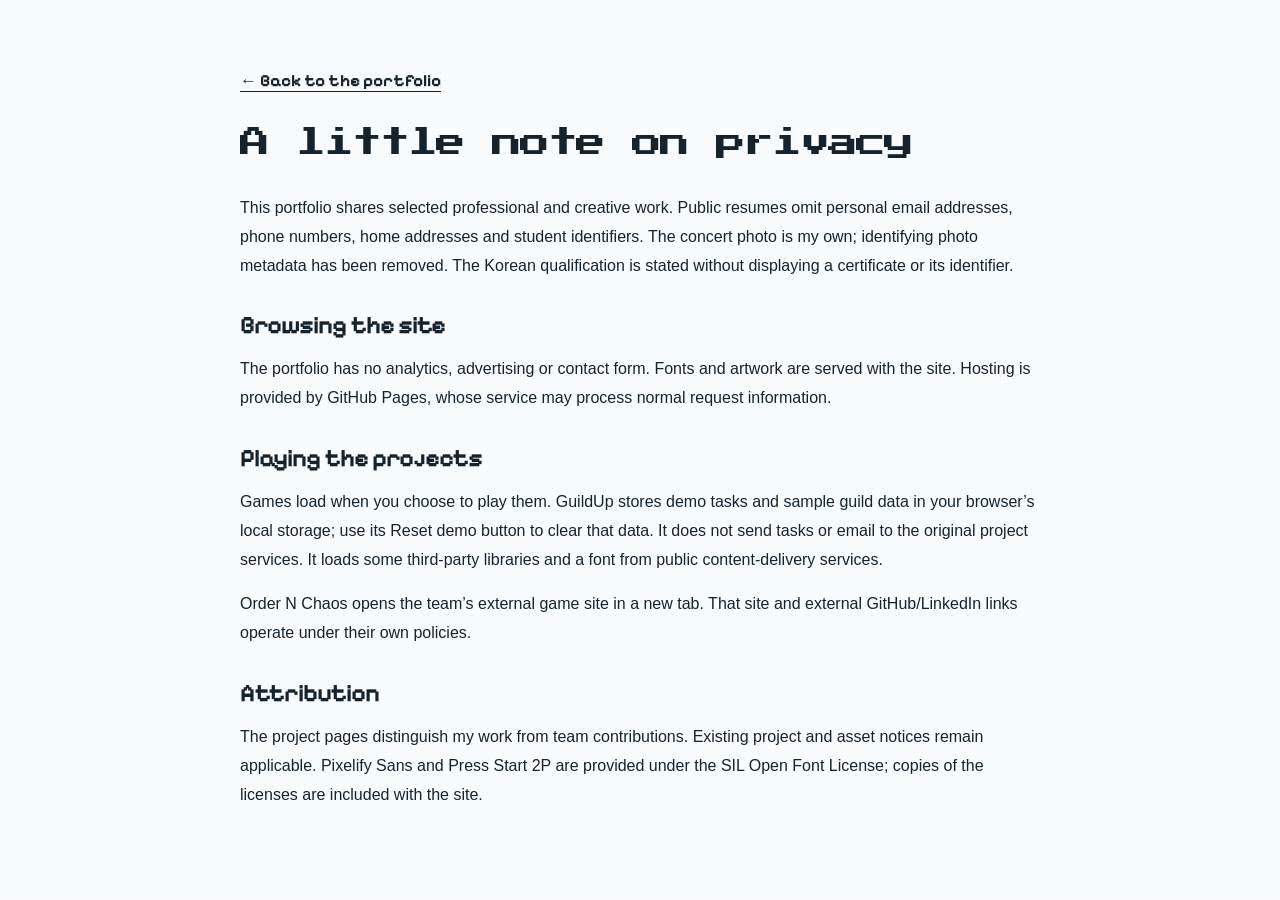
==== privacy.html @ cdff218d "Launch pastel-blue pixel portfolio with playable projects, evidence and privacy-safe resumes" ====
<!doctype html><html lang="en"><head><meta charset="utf-8"><meta name="viewport" content="width=device-width,initial-scale=1"><title>Privacy · Celeste Tong</title><link rel="stylesheet" href="style.css"><link rel="stylesheet" href="pixel.css"></head><body><main class="privacy-page wrap"><a class="case-back" href="index.html">← Back to the portfolio</a><h1>A little note on privacy</h1><p>This portfolio shares selected professional and creative work. Public resumes omit personal email addresses, phone numbers, home addresses and student identifiers. The concert photo is my own; identifying photo metadata has been removed. The Korean qualification is stated without displaying a certificate or its identifier.</p><h2>Browsing the site</h2><p>The portfolio has no analytics, advertising or contact form. Fonts and artwork are served with the site. Hosting is provided by GitHub Pages, whose service may process normal request information.</p><h2>Playing the projects</h2><p>Games load when you choose to play them. GuildUp stores demo tasks and sample guild data in your browser’s local storage; use its Reset demo button to clear that data. It does not send tasks or email to the original project services. It loads some third-party libraries and a font from public content-delivery services.</p><p>Order N Chaos opens the team’s external game site in a new tab. That site and external GitHub/LinkedIn links operate under their own policies.</p><h2>Attribution</h2><p>The project pages distinguish my work from team contributions. Existing project and asset notices remain applicable. Pixelify Sans and Press Start 2P are provided under the SIL Open Font License; copies of the licenses are included with the site.</p></main></body></html>
---- style.css ----
:root{--ink:#17212b;--muted:#53616c;--blue:#c9e4fa;--ice:#eef7ff;--blue-dark:#326b96;--line:#d2dfe9;--white:#fff;--radius:24px;font-family:"Trebuchet MS",Arial,sans-serif;color:var(--ink);background:#fcfdff;font-synthesis:none}*{box-sizing:border-box}html{scroll-behavior:smooth;scroll-padding-top:90px}body{margin:0}button,a{-webkit-tap-highlight-color:transparent}a{color:inherit}button,input,select{font:inherit}button,a{touch-action:manipulation}a:focus-visible,button:focus-visible{outline:3px solid #3380b6;outline-offset:5px}img{max-width:100%;display:block}button{color:inherit;cursor:pointer}.wrap{width:min(1180px,calc(100% - 72px));margin-inline:auto}.skip{position:absolute;top:-90px;left:20px;z-index:100;background:#fff;padding:12px}.skip:focus{top:12px}.header{display:flex;align-items:center;justify-content:space-between;padding:26px 0;border-bottom:1px solid var(--line)}.brand{display:inline-flex;gap:10px;align-items:center;text-decoration:none;font-size:25px;font-weight:900;letter-spacing:-1px}.brand-star{color:var(--blue-dark);font-size:20px}.header nav{display:flex;align-items:center;gap:30px;font-size:14px;font-weight:700}.header nav a{text-decoration:none}.header nav a:hover{text-decoration:underline;text-underline-offset:6px}.nav-resume{border:1.5px solid var(--ink);padding:10px 21px;border-radius:30px}.hero{display:grid;grid-template-columns:1.17fr 1fr;gap:20px;align-items:center;padding-block:86px 88px;min-height:660px}.eyebrow{font-size:12px;font-weight:800;letter-spacing:1.8px;line-height:1.6;margin:0 0 24px}.tiny-star{color:var(--blue-dark);font-size:18px;margin-right:7px}h1,h2,h3,p{margin-top:0}h1{font-size:clamp(44px,5.7vw,78px);line-height:1.04;letter-spacing:-4.5px;margin-bottom:28px;font-weight:900}.blue-word{color:var(--blue-dark)}.intro{font-size:19px;line-height:1.65;color:var(--muted);max-width:490px}.hero-actions{display:flex;align-items:center;gap:28px;flex-wrap:wrap;margin:30px 0 20px}.button{display:inline-flex;align-items:center;justify-content:center;min-height:49px;padding:14px 23px;border:1.5px solid var(--ink);border-radius:100px;background:var(--blue);font-size:14px;font-weight:800;text-decoration:none;transition:transform .2s,box-shadow .2s}.button:hover{transform:translateY(-3px);box-shadow:3px 4px 0 var(--ink)}.button.dark{background:var(--ink);color:#fff}.button.small{min-height:42px;padding:10px 17px;font-size:13px}.text-link{font-weight:800;text-decoration-thickness:1px;text-underline-offset:6px;font-size:14px}.availability{font-size:12px;color:var(--muted);margin-top:26px}.hero-art{position:relative;min-height:470px;display:grid;place-items:center;isolation:isolate}.mascot-blob{position:absolute;width:92%;height:79%;background:var(--blue);border-radius:48% 52% 43% 57%/51% 42% 58% 49%;transform:rotate(-8deg);z-index:-1}.mascot-blob:after{content:"";position:absolute;inset:-15px;border:1px dashed #8badc5;border-radius:inherit;transform:rotate(14deg)}.mascot-button{border:0;background:none;width:100%;padding:0;transition:transform .25s}.mascot-button:hover{transform:rotate(3deg) translateY(-4px)}.mascot-button.patted{animation:wiggle .6s ease}.mascot-button img{width:100%;max-width:460px;margin:auto}.orbit-note{position:absolute;font-family:"Segoe Print","Comic Sans MS",cursive;font-size:19px;line-height:1.4;z-index:2;transform:rotate(7deg)}.note-top{right:-5px;top:9px}.doodle{position:absolute}.sparkle-one{left:14px;top:48px;font-size:69px;color:var(--blue-dark);transform:rotate(20deg)}.sparkle-two{right:0;bottom:90px;font-size:40px}.dog-message{position:absolute;bottom:17px;left:24%;transform:rotate(-4deg);background:#fff;border:1px solid var(--ink);padding:8px 15px;border-radius:8px;font-size:13px;box-shadow:3px 3px 0 var(--ink)}.little-label{position:absolute;bottom:-16px;right:0;font-size:11px;letter-spacing:1px;color:var(--muted)}.ticker{overflow:hidden;background:var(--blue);border-block:1px solid var(--ink);padding:17px 0;white-space:nowrap;font-size:14px;font-weight:700}.ticker>div{display:flex;justify-content:space-around;gap:40px;min-width:1100px}.ticker span{font-size:17px}.section{padding-block:96px}.section-heading{display:flex;justify-content:space-between;gap:30px;align-items:end;margin-bottom:44px}.section-heading .eyebrow{margin-bottom:16px}h2{font-size:clamp(30px,3.6vw,46px);letter-spacing:-1.8px;line-height:1.15;font-weight:900;margin-bottom:0}.handwritten{font-family:"Segoe Print","Comic Sans MS",cursive;font-weight:500;font-size:.85em;letter-spacing:-1.4px;color:var(--blue-dark);line-height:1.55}.section-heading>p{font-size:15px;line-height:1.7;color:var(--muted);margin-bottom:6px}.projects{display:grid;grid-template-columns:1fr 1fr;gap:30px}.project{border:1px solid var(--line);border-radius:var(--radius);overflow:hidden;background:#fff;transition:box-shadow .25s,transform .25s}.project:hover{box-shadow:0 12px 40px #223b5310}.feature{grid-column:1/-1;display:grid;grid-template-columns:1.05fr 1fr}.project-image{position:relative;display:block;overflow:hidden;text-decoration:none;min-height:280px;background:var(--ice)}.project-image>img{width:100%;height:290px;object-fit:cover;transition:transform .5s}.project-image:hover>img{transform:scale(1.035)}.feature .project-image>img{height:100%;min-height:450px;object-fit:cover;filter:brightness(.8)}.image-sticker{position:absolute;top:22px;left:22px;padding:10px 15px;background:var(--white);border:1px solid var(--ink);font-family:"Segoe Print","Comic Sans MS",cursive;font-size:14px;transform:rotate(-4deg);box-shadow:3px 3px 0 #17212b45}.image-label{position:absolute;left:32px;bottom:38px;color:#fff;font-size:50px;font-weight:900;letter-spacing:1px;text-shadow:3px 3px 0 #17212b}.small-sticker{font-size:12px;padding:8px 12px;top:auto;bottom:20px}.project-body{padding:30px}.feature .project-body{padding:44px 36px;display:flex;flex-direction:column;justify-content:center}.project-meta{display:flex;justify-content:space-between;gap:12px;font-size:10px;letter-spacing:1.1px;font-weight:800;color:var(--muted);margin-bottom:17px}.project h3{font-size:29px;letter-spacing:-1px;margin-bottom:14px}.feature h3{font-size:40px}.project p{font-size:16px;line-height:1.7;color:var(--muted);margin-bottom:18px}.project .role{font-size:14px}.role b{color:var(--ink);margin-right:7px}.tags{display:flex;gap:7px;flex-wrap:wrap;margin:4px 0 24px}.tags span{border:1px solid var(--line);border-radius:30px;font-size:11px;padding:6px 10px;background:var(--ice)}.project-actions{display:flex;align-items:center;gap:20px;flex-wrap:wrap;margin-top:6px}.project-actions .text-link{font-size:13px}.code-link{color:var(--muted);font-size:12px}.wide-project{grid-column:1/-1;display:grid;grid-template-columns:1fr 1.3fr}.kiosk-illustration{min-height:330px;background:var(--blue);display:grid;place-items:center;position:relative;overflow:hidden}.kiosk-shell{width:220px;background:#f3f7fb;border:3px solid var(--ink);border-radius:20px 20px 0 0;padding:16px;box-shadow:13px 13px 0 #17212b23;transform:rotate(-6deg) translateY(26px)}.kiosk-screen{background:#17212b;color:#fff;border-radius:9px;padding:20px 13px;min-height:180px}.kiosk-screen>span{font-size:8px;letter-spacing:1px}.kiosk-screen strong{display:block;font-size:22px;line-height:1.15;margin:16px 0}.kiosk-screen>div{display:flex;gap:6px}.kiosk-screen i{font-style:normal;font-size:7px;background:var(--blue);color:var(--ink);padding:8px;border-radius:4px}.kiosk-slot{height:9px;width:60px;background:var(--ink);margin:25px auto 0;border-radius:4px}.kiosk-ticket{font-size:7px;background:#fff;border:1px dashed var(--muted);width:58px;text-align:center;padding:17px 4px;margin:auto;transform:rotate(4deg)}.kiosk-caption{position:absolute;top:25px;left:22px;font-family:"Segoe Print",cursive;font-size:15px;transform:rotate(-3deg)}.about-section{background:var(--ice);border-block:1px solid var(--line);padding-block:84px}.about-grid{display:grid;grid-template-columns:1fr 1fr;gap:80px}.about-grid h2{font-size:43px;line-height:1.2}.about-paw{margin-top:30px;transform:rotate(-15deg);opacity:.7}.about-copy p{font-size:17px;line-height:1.8;color:var(--muted)}.about-copy p:first-child{font-size:20px;color:var(--ink)}.skill-lines{margin-top:30px;border-top:1px solid var(--line)}.skill-lines>div{display:flex;gap:15px;padding:14px 0;border-bottom:1px solid var(--line);font-size:13px}.skill-lines b{min-width:90px}.skill-lines span{color:var(--muted)}.hobbies{display:grid;grid-template-columns:1.1fr 1fr;gap:46px}.photo-hobby{background:var(--ice);border:1px solid var(--line);border-radius:var(--radius);padding:30px;display:flex;flex-direction:column;justify-content:center}.polaroid{padding:12px 12px 25px;background:#fff;box-shadow:0 6px 20px #223b5318;transform:rotate(-3deg);margin:8px 18px 30px;border:1px solid #dce7ef}.polaroid img{width:100%;height:335px;object-fit:cover;object-position:50% 73%}.polaroid span{font-family:"Segoe Print","Comic Sans MS",cursive;display:block;text-align:center;font-size:14px;margin-top:15px}.hobby-copy{padding:10px 12px}.hobby-icon{font-size:32px;float:right;color:var(--blue-dark)}.hobbies h3{font-size:24px;letter-spacing:-.7px;margin-bottom:12px}.hobbies p{font-size:15px;line-height:1.8;color:var(--muted);margin-bottom:0}.small-hobbies{display:flex;flex-direction:column;gap:26px}.hobby-card{border:1px solid var(--line);border-radius:var(--radius);padding:30px;flex:1;background:#fff}.timeline-art{height:80px;background:var(--ice);border-radius:12px;margin-bottom:24px;padding:15px;position:relative;overflow:hidden}.timeline-art span{height:12px;display:block;margin-bottom:6px;border-radius:3px;background:#9dc7e5;border:1px solid #739ab7}.timeline-art span:nth-child(1){width:60%}.timeline-art span:nth-child(2){width:72%;margin-left:25%}.timeline-art span:nth-child(3){width:45%;margin-left:10%;background:#d5e7f5}.timeline-art i{position:absolute;left:47%;top:8px;bottom:8px;width:2px;background:var(--ink)}.hangul{font-size:44px;font-weight:800;color:var(--blue-dark);margin-bottom:21px;letter-spacing:-1px}.hangul span{float:right;font-size:30px;color:#a1c7e3}.resume-section{display:grid;grid-template-columns:1fr 1fr;gap:60px;padding:55px 48px;background:var(--blue);border:1px solid var(--ink);border-radius:26px;box-shadow:6px 7px 0 var(--ink);margin-block:12px 100px}.resume-section h2{font-size:37px}.resume-section p{font-size:14px;line-height:1.7;margin-top:22px;margin-bottom:0}.resume-options{display:flex;flex-direction:column;justify-content:center;gap:13px}.resume-download{display:grid;grid-template-columns:1fr auto;background:#fff;border:1.5px solid var(--ink);padding:18px 20px;border-radius:14px;text-decoration:none;transition:transform .2s}.resume-download:hover{transform:translateX(4px)}.resume-download span{font-size:16px;font-weight:800}.resume-download small{grid-column:1;color:var(--muted);font-size:12px;margin-top:7px}.resume-download b{grid-column:2;grid-row:1/3;font-size:30px;align-self:center}.resume-options p{font-size:11px;margin:0}.contact{text-align:center;padding-bottom:90px}.contact>img{margin:0 auto 20px;transform:rotate(-10deg)}.contact h2{font-size:42px}.contact>p{color:var(--muted);font-size:15px;margin-top:20px}.contact .hero-actions{justify-content:center}.footer{border-top:1px solid var(--line);padding-block:25px;display:flex;justify-content:space-between;align-items:center;gap:18px;font-size:12px;color:var(--muted)}.footer .brand{color:var(--ink);font-size:20px}.play-dialog{width:min(1440px,96vw);height:94vh;padding:0;border:1.5px solid var(--ink);border-radius:16px;overflow:hidden;background:var(--ink)}.play-dialog[open]{display:flex;flex-direction:column}.play-dialog::backdrop{background:#09131ee6}.play-toolbar{background:#fff;display:flex;align-items:center;gap:20px;padding:13px 19px;min-height:64px}.play-toolbar>div{flex:1;display:flex;gap:14px;align-items:center}.play-toolbar span,.play-toolbar a{font-size:12px;color:var(--muted)}.play-toolbar button{border:0;background:var(--blue);font-size:26px;border-radius:50%;width:35px;height:35px}.play-dialog iframe{border:0;width:100%;flex:1;min-height:0}.case-main{max-width:900px;padding-block:65px}.case-main h1{font-size:60px}.case-intro{font-size:21px;line-height:1.7;color:var(--muted)}.case-facts{display:flex;flex-wrap:wrap;gap:10px;margin:27px 0}.case-facts span{background:var(--ice);border:1px solid var(--line);padding:8px 14px;border-radius:25px;font-size:13px}.case-cover{width:100%;max-height:440px;object-fit:cover;border-radius:22px;margin:35px 0}.case-section{margin:48px 0}.case-section h2{font-size:29px;margin-bottom:17px}.case-section p,.case-section li{font-size:17px;line-height:1.8;color:var(--muted)}.case-section li{margin-bottom:10px}.case-note{background:var(--ice);border-left:4px solid #91bbda;padding:22px 26px;border-radius:0 15px 15px 0;font-size:15px;line-height:1.8}.case-section strong{color:var(--ink)}.case-back{display:inline-block;margin-bottom:30px;font-size:13px;font-weight:700;text-underline-offset:5px}.privacy-page p,.privacy-page li{font-size:17px;line-height:1.8}.privacy-page{max-width:800px;padding-block:70px}.privacy-page h1{font-size:46px;letter-spacing:-2px}.privacy-page h2{font-size:25px;margin:30px 0 15px}@keyframes wiggle{0%,100%{transform:rotate(0)}25%{transform:rotate(-7deg)}65%{transform:rotate(7deg)}}@media(min-width:1500px){.hero{padding-block:100px 110px}}@media(max-width:950px){.wrap{width:calc(100% - 44px)}.hero{grid-template-columns:1.2fr 1fr;padding-block:65px;min-height:0}.hero-art{min-height:340px}.hero h1{font-size:56px;letter-spacing:-3px}.note-top{font-size:14px;top:-10px}.dog-message{font-size:11px;left:10%;bottom:10px}.intro{font-size:17px}.availability{font-size:10px}.section{padding-block:70px}.section-heading{align-items:start}.section-heading>p{max-width:200px}.feature .project-body{padding:28px}.project-body{padding:25px}.feature .project-image>img{min-height:480px}.about-grid{gap:40px}.about-grid h2{font-size:36px}.hobbies{gap:25px}.photo-hobby{padding:20px}.polaroid{margin-inline:0}.polaroid img{height:290px}.hobby-card{padding:24px}.resume-section{padding:40px 30px;gap:30px}.resume-section h2{font-size:32px}.play-toolbar span{display:none}}@media(max-width:680px){html{scroll-padding-top:20px}.wrap{width:calc(100% - 34px)}.header{padding:20px 0}.header .brand{font-size:22px}.header nav{gap:16px;font-size:12px}.header nav a:nth-child(3){display:none}.nav-resume{padding:7px 12px}.hero{grid-template-columns:1fr;padding-top:46px;padding-bottom:55px;gap:34px}.hero h1{font-size:55px;letter-spacing:-3px}.eyebrow{font-size:10px;letter-spacing:1.3px;margin-bottom:20px}.intro{font-size:17px}.hero-actions{gap:21px}.hero-art{width:min(370px,100%);margin:auto;min-height:360px}.hero-art img{max-width:370px}.note-top{right:5px;font-size:16px;top:0}.sparkle-one{top:20px}.little-label{bottom:-10px}.dog-message{left:22%;bottom:0}.availability{font-size:11px}.ticker{padding:13px 0;font-size:12px}.section{padding-block:60px}.section-heading{display:block;margin-bottom:30px}.section-heading h2{font-size:32px;letter-spacing:-1.5px}.section-heading>p{max-width:none;margin-top:18px;font-size:14px}.section-heading>p br{display:none}.projects{grid-template-columns:1fr;gap:25px}.feature,.wide-project{display:block;grid-column:auto}.feature .project-image>img{height:290px;min-height:0}.project-image>img{height:250px}.feature h3{font-size:32px}.project h3{font-size:29px}.feature .project-body,.project-body{padding:25px}.project-meta{font-size:9px}.project p{font-size:15px}.image-label{font-size:40px;bottom:24px}.image-sticker{font-size:12px;left:18px;top:18px}.small-sticker{top:auto;bottom:18px;font-size:11px}.about-section{padding-block:55px}.about-grid{grid-template-columns:1fr;gap:28px}.about-grid h2{font-size:35px}.about-paw{display:none}.about-copy p{font-size:16px}.about-copy p:first-child{font-size:19px}.hobbies{grid-template-columns:1fr}.polaroid{max-width:360px;margin:10px auto 28px}.polaroid img{height:330px}.hobby-card{padding:27px}.resume-section{display:block;padding:29px 23px;margin-bottom:65px;border-radius:20px;box-shadow:4px 5px 0 var(--ink)}.resume-section h2{font-size:32px}.resume-options{margin-top:30px}.resume-options p{font-size:12px;line-height:1.9}.contact{padding-bottom:60px}.contact h2{font-size:31px}.footer{flex-wrap:wrap;font-size:11px}.footer>span{order:3;flex-basis:100%}.play-dialog{width:100vw;height:100dvh;max-width:100vw;max-height:100dvh;border:0;border-radius:0}.play-toolbar{gap:12px;padding:10px}.play-toolbar a{font-size:11px}.case-main{padding-top:38px}.case-main h1{font-size:44px;letter-spacing:-2px}.case-intro{font-size:18px}.case-section{margin:36px 0}.case-section h2{font-size:26px}.case-section p,.case-section li{font-size:16px}}@media(prefers-reduced-motion:reduce){html{scroll-behavior:auto}*,*:before,*:after{animation:none!important;transition:none!important}}
---- pixel.css ----
@font-face{font-family:Pixelify;src:url('assets/fonts/PixelifySans.ttf') format('truetype');font-weight:400 700;font-display:swap}@font-face{font-family:PressStart;src:url('assets/fonts/PressStart2P.ttf') format('truetype');font-weight:400;font-display:swap}
:root{--radius:0;font-family:Pixelify,'Trebuchet MS',sans-serif;background:#f8fcff;--ink:#15232f;--blue:#cce7ff;--blue-dark:#285f8d;--line:#9cb4c7}body{background-image:radial-gradient(#91b5d72b 1px,transparent 1px);background-size:16px 16px}.brand{font-family:PressStart,monospace;font-size:18px;letter-spacing:-1px}.header nav{font-size:17px}.nav-resume,.button{border-radius:0;border-width:2px;box-shadow:4px 4px 0 var(--ink)}.button{font-family:Pixelify,sans-serif;font-size:18px;font-weight:600}.button:hover{transform:translate(-2px,-2px);box-shadow:6px 6px 0 var(--ink)}.button.small{font-size:17px}.text-link{font-size:17px}.hero{grid-template-columns:1.2fr 1fr;gap:35px;min-height:660px}.hero h1{font-family:PressStart,monospace;font-size:clamp(25px,3.15vw,44px);letter-spacing:-2px;line-height:1.48;margin-bottom:25px}.intro{font-size:21px;line-height:1.5}.eyebrow{font-size:14px;letter-spacing:1.2px}.availability{font-size:15px}.hero-art{min-height:440px}.mascot-blob{width:86%;height:82%;border-radius:0;transform:none;clip-path:polygon(10% 0,90% 0,90% 10%,100% 10%,100% 90%,90% 90%,90% 100%,10% 100%,10% 90%,0 90%,0 10%,10% 10%);background:linear-gradient(0deg,#b7d7f3 25%,#d5ebff 25%)}.mascot-blob:after{display:none}.mascot-button{width:86%;image-rendering:pixelated}.mascot-button:hover{transform:translateY(-8px)}.mascot-button img{image-rendering:pixelated;max-width:410px}.orbit-note{font-family:Pixelify,sans-serif;font-size:20px;transform:none}.note-top{top:-4px;right:0}.dog-message{font-size:17px;border-radius:0;border:2px solid var(--ink);transform:none;left:17%;bottom:1px}.little-label{font-size:13px;bottom:-25px}.sparkle{font-family:PressStart,monospace}.sparkle-one{font-size:40px;left:0;top:65px}.sparkle-two{font-size:27px;right:8px;bottom:90px}.ticker{border-block:2px solid var(--ink);font-size:18px;padding:13px 0}.section-heading h2,h2{font-family:Pixelify,sans-serif;letter-spacing:-1px;font-size:44px;line-height:1.2}.handwritten{font-family:Pixelify,sans-serif;font-size:1em;font-weight:500;letter-spacing:-1px;line-height:1.25}.section-heading>p{font-size:18px}.project{border:2px solid var(--ink);border-radius:0;box-shadow:6px 6px 0 #bed8ef}.project:hover{box-shadow:8px 8px 0 #a8c9e5}.project h3{font-family:PressStart,monospace;font-size:22px;line-height:1.5;letter-spacing:-1px}.feature h3{font-size:30px}.project p{font-size:18px;line-height:1.55}.project .role{font-size:16px}.project-meta{font-size:12px;letter-spacing:.7px}.tags span,.case-facts span{font-size:14px;border-radius:0;border:1px solid var(--ink)}.project-actions .text-link{font-size:16px}.code-link{font-size:15px}.image-sticker{font-family:Pixelify,sans-serif;font-size:17px;transform:none;border-width:2px;border-radius:0}.small-sticker{font-size:15px}.image-label{font-family:PressStart,monospace;font-size:35px;letter-spacing:-1px;line-height:1.5}.project-image>img{image-rendering:auto}.kiosk-shell,.kiosk-screen,.kiosk-screen i{border-radius:0}.kiosk-shell{transform:translateY(22px);box-shadow:12px 12px 0 #17212b35}.kiosk-caption{font-family:Pixelify,sans-serif;font-size:17px;transform:none}.about-section{border-block:2px solid var(--ink)}.about-copy p{font-size:19px;line-height:1.65}.about-copy p:first-child{font-size:23px}.skill-lines{font-size:17px}.photo-hobby,.hobby-card{border:2px solid var(--ink);border-radius:0;background:#fff;box-shadow:5px 5px 0 #c8dff2}.photo-hobby{align-self:start}.polaroid{transform:rotate(-2deg);box-shadow:5px 6px 0 #17212b20}.polaroid>span{font-family:Pixelify,sans-serif;font-size:17px}.hobby-card p,.hobby-copy p{font-size:18px;line-height:1.55}.hobbies h3{font-family:Pixelify,sans-serif;font-size:27px}.timeline-art,.timeline-art span{border-radius:0}.music-art{width:240px;height:160px;object-fit:contain;image-rendering:pixelated;margin:0 auto 15px}.music{background:#eef7ff}.equalizer{display:flex;gap:5px;align-items:end;height:22px;margin-top:15px}.equalizer i{display:block;width:7px;background:#326b96;height:12px}.equalizer i:nth-child(2){height:20px}.equalizer i:nth-child(3){height:15px}.equalizer i:nth-child(4){height:22px}.equalizer span{font-size:14px;margin-left:9px}.resume-section{border-width:2px;border-radius:0;box-shadow:7px 7px 0 var(--ink)}.resume-download{border-radius:0;border-width:2px}.resume-download span{font-size:20px}.resume-download small{font-size:16px}.resume-section p{font-size:18px}.resume-options p{font-size:15px}.contact>p{font-size:19px}.footer{font-size:15px;border-width:2px}.footer .brand{font-size:16px}.play-dialog{border-radius:0;border-width:3px}.play-toolbar{font-size:18px}.play-toolbar span,.play-toolbar a{font-size:15px}.play-toolbar button{border-radius:0;border:2px solid var(--ink)}.case-main h1{font-family:PressStart,monospace;font-size:40px;line-height:1.5;letter-spacing:-1.5px}.case-intro{font-size:24px}.case-cover{border-radius:0;border:2px solid var(--ink);box-shadow:6px 6px 0 #c4ddf2}.case-section h2{font-size:32px}.case-section p,.case-section li{font-family:Arial,sans-serif;font-size:16px;line-height:1.85}.case-back{font-size:17px}.case-section code{font-size:14px;background:#e8f2fa;padding:2px 5px}.privacy-page p{font-family:Arial,sans-serif;font-size:16px}.privacy-page h1{font-family:PressStart,monospace;font-size:30px;line-height:1.5}.photo-hobby .polaroid img{height:500px}
@media(max-width:950px){.hero h1{font-size:32px;letter-spacing:-1.5px}.hero-art{min-height:350px}.note-top{font-size:17px;top:-15px}.dog-message{font-size:14px;left:10%}.intro{font-size:19px}.project-meta{font-size:10px}.feature .project-body{padding:28px}.feature h3{font-size:26px}.project h3{font-size:20px}.photo-hobby .polaroid img{height:360px}.availability{font-size:13px}}
@media(max-width:680px){.header .brand{font-size:15px}.header nav{font-size:14px;gap:14px}.nav-resume{padding:6px 10px}.hero{grid-template-columns:1fr;gap:55px;padding-top:44px}.hero h1{font-size:clamp(25px,7vw,35px);letter-spacing:-1px;line-height:1.5}.hero-art{width:min(350px,95%);min-height:360px}.note-top{font-size:18px;top:-18px}.dog-message{left:12%;bottom:0;font-size:15px}.little-label{font-size:12px;bottom:-27px}.eyebrow{font-size:12px}.intro{font-size:20px}.availability{font-size:14px}.section-heading h2{font-size:34px}.section-heading>p{font-size:17px}.project h3,.feature h3{font-size:23px}.project-meta{font-size:11px}.project p{font-size:18px}.project-actions{gap:17px}.image-label{font-size:27px}.image-sticker{font-size:16px}.small-sticker{font-size:13px}.about-copy p{font-size:18px}.about-copy p:first-child{font-size:22px}.hobby-card p,.hobby-copy p{font-size:18px}.photo-hobby .polaroid img{height:350px}.resume-options p{font-size:15px}.resume-section h2{font-size:33px}.contact h2{font-size:33px}.case-main h1{font-size:28px;line-height:1.5;letter-spacing:-1px}.case-section h2{font-size:29px}.case-intro{font-size:22px}.footer{font-size:14px}.play-toolbar span{display:none}.privacy-page h1{font-size:24px}}
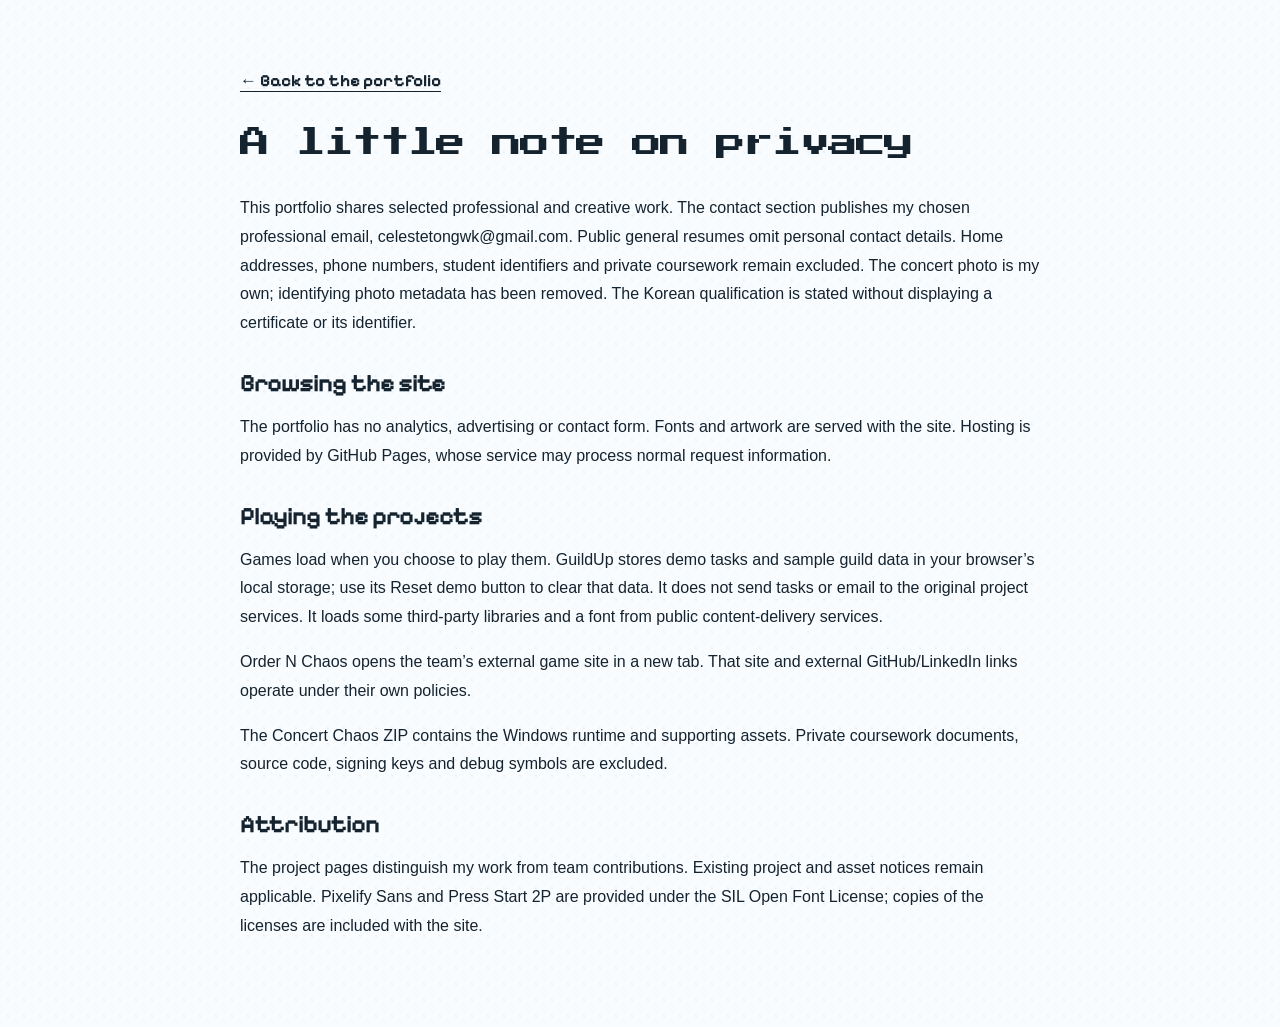
==== commit ddcb1767: "Add Concert Chaos case study and professional email contact" ====
--- a/privacy.html
+++ b/privacy.html
@@ -1 +1 @@
-<!doctype html><html lang="en"><head><meta charset="utf-8"><meta name="viewport" content="width=device-width,initial-scale=1"><title>Privacy · Celeste Tong</title><link rel="stylesheet" href="style.css"><link rel="stylesheet" href="pixel.css"></head><body><main class="privacy-page wrap"><a class="case-back" href="index.html">← Back to the portfolio</a><h1>A little note on privacy</h1><p>This portfolio shares selected professional and creative work. Public resumes omit personal email addresses, phone numbers, home addresses and student identifiers. The concert photo is my own; identifying photo metadata has been removed. The Korean qualification is stated without displaying a certificate or its identifier.</p><h2>Browsing the site</h2><p>The portfolio has no analytics, advertising or contact form. Fonts and artwork are served with the site. Hosting is provided by GitHub Pages, whose service may process normal request information.</p><h2>Playing the projects</h2><p>Games load when you choose to play them. GuildUp stores demo tasks and sample guild data in your browser’s local storage; use its Reset demo button to clear that data. It does not send tasks or email to the original project services. It loads some third-party libraries and a font from public content-delivery services.</p><p>Order N Chaos opens the team’s external game site in a new tab. That site and external GitHub/LinkedIn links operate under their own policies.</p><h2>Attribution</h2><p>The project pages distinguish my work from team contributions. Existing project and asset notices remain applicable. Pixelify Sans and Press Start 2P are provided under the SIL Open Font License; copies of the licenses are included with the site.</p></main></body></html>+<!doctype html><html lang="en"><head><meta charset="utf-8"><meta name="viewport" content="width=device-width,initial-scale=1"><title>Privacy · Celeste Tong</title><link rel="stylesheet" href="style.css"><link rel="stylesheet" href="pixel.css"><link rel="stylesheet" href="launch.css"></head><body><main class="privacy-page wrap"><a class="case-back" href="index.html">← Back to the portfolio</a><h1>A little note on privacy</h1><p>This portfolio shares selected professional and creative work. The contact section publishes my chosen professional email, celestetongwk@gmail.com. Public general resumes omit personal contact details. Home addresses, phone numbers, student identifiers and private coursework remain excluded. The concert photo is my own; identifying photo metadata has been removed. The Korean qualification is stated without displaying a certificate or its identifier.</p><h2>Browsing the site</h2><p>The portfolio has no analytics, advertising or contact form. Fonts and artwork are served with the site. Hosting is provided by GitHub Pages, whose service may process normal request information.</p><h2>Playing the projects</h2><p>Games load when you choose to play them. GuildUp stores demo tasks and sample guild data in your browser’s local storage; use its Reset demo button to clear that data. It does not send tasks or email to the original project services. It loads some third-party libraries and a font from public content-delivery services.</p><p>Order N Chaos opens the team’s external game site in a new tab. That site and external GitHub/LinkedIn links operate under their own policies.</p><p>The Concert Chaos ZIP contains the Windows runtime and supporting assets. Private coursework documents, source code, signing keys and debug symbols are excluded.</p><h2>Attribution</h2><p>The project pages distinguish my work from team contributions. Existing project and asset notices remain applicable. Pixelify Sans and Press Start 2P are provided under the SIL Open Font License; copies of the licenses are included with the site.</p></main></body></html>
--- a/launch.css
+++ b/launch.css
@@ -0,0 +1 @@
+.play-stage{position:relative;flex:1;min-height:0;display:flex}.play-stage iframe{width:100%;height:100%;min-height:55vh;border:0;flex:1}.launch-loader{position:absolute;inset:0;z-index:2;display:grid;place-items:center;overflow:auto;background:radial-gradient(#83add42b 1px,transparent 1px) 0 0/16px 16px,#edf7ff;color:#15232f;padding:24px}.launch-loader[hidden]{display:none}.launch-card{width:min(430px,100%);text-align:center;padding:24px}.launch-dog{margin:0 auto 16px;image-rendering:pixelated;animation:launch-hop 1s steps(2,end) infinite}.launch-eyebrow{font:14px Pixelify,monospace;letter-spacing:2px;color:#285f8d;margin:8px 0 18px}.launch-card h2{font:clamp(20px,4vw,30px)/1.5 PressStart,monospace;letter-spacing:-1px;margin:12px 0}.launch-status{font:18px/1.5 Pixelify,sans-serif;max-width:330px;margin:14px auto 22px}.launch-paws{display:flex;justify-content:center;gap:12px;margin:24px 0}.launch-paws i{height:12px;width:12px;background:#5597cc;border:2px solid #15232f;animation:launch-blink 1.2s steps(2,end) infinite}.launch-paws i:nth-child(2){animation-delay:.15s}.launch-paws i:nth-child(3){animation-delay:.3s}.launch-paws i:nth-child(4){animation-delay:.45s}.launch-retry{margin:10px auto}.launch-retry[hidden]{display:none}.launch-page{min-height:100dvh;display:grid;place-items:center}.launch-page .launch-loader{position:fixed}.launch-fallback{font:16px/1.6 Pixelify,sans-serif;display:inline-block;margin-top:8px}.launch-back{font:16px Pixelify,sans-serif;display:block;margin-top:20px}@keyframes launch-hop{50%{transform:translateY(-7px)}}@keyframes launch-blink{0%,70%,100%{background:#cce7ff}35%{background:#377fae}}@media(prefers-reduced-motion:reduce){.launch-dog,.launch-paws i{animation:none}}@media(max-width:680px){.launch-card{padding:12px}.launch-status{font-size:17px}.play-stage iframe{min-height:65vh}}
